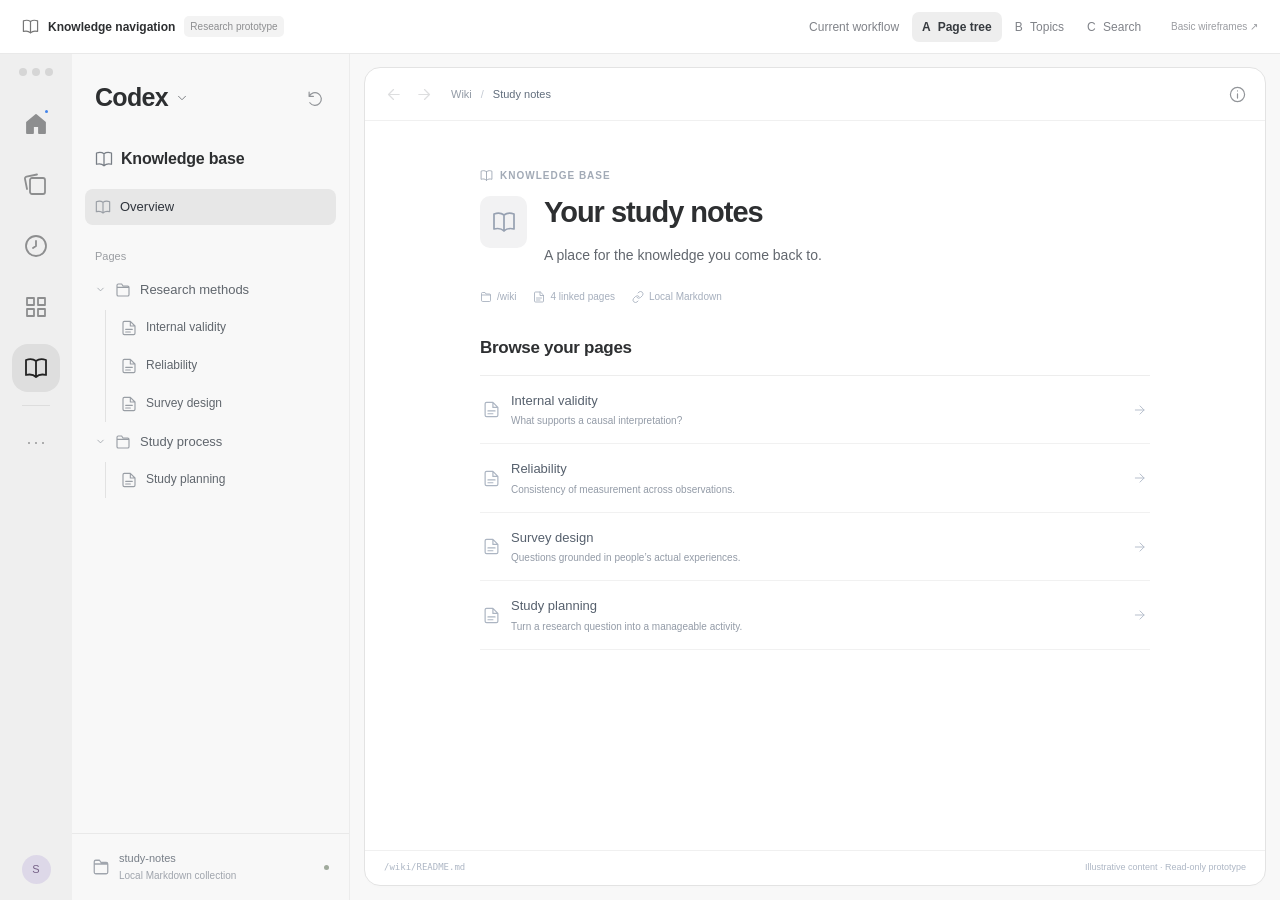
==== index.html @ 8d7864c2 "Add knowledge navigation research prototype" ====
<!doctype html>
<html lang="en"><head><meta charset="utf-8"><meta name="viewport" content="width=device-width,initial-scale=1"><meta name="description" content="Independent HCI prototype for navigating a Markdown knowledge base in Codex. Illustrative notes only."><title>Knowledge navigation · Codex prototype</title><link rel="stylesheet" href="assets/style.css"><script src="assets/app.js" defer></script></head>
<body>
<header class="studybar"><div class="brand"><span data-icon="book"></span><b>Knowledge navigation</b><small>Research prototype</small></div><nav class="concepts" aria-label="Design alternatives"><a href="?mode=current" data-mode="current">Current workflow</a><a href="?mode=A" data-mode="A">A <span>Page tree</span></a><a href="?mode=B" data-mode="B">B <span>Topics</span></a><a href="?mode=C" data-mode="C">C <span>Search</span></a></nav><a href="basic.html" class="basic-link">Basic wireframes ↗</a></header>
<div class="shell">
<aside class="rail" aria-label="Application navigation"><div class="window-dots" aria-hidden="true"><i></i><i></i><i></i></div><div class="rail-main"><button class="rail-button" data-surface="Home" aria-label="Home" title="Home"><span data-icon="home"></span><i class="notification-dot"></i></button><button class="rail-button" data-surface="Spaces" aria-label="Spaces" title="Spaces"><span data-icon="spaces"></span></button><button class="rail-button" data-surface="Tasks" aria-label="Tasks" title="Tasks"><span data-icon="clock"></span></button><button class="rail-button" data-surface="Plugins" aria-label="Plugins" title="Plugins"><span data-icon="plugins"></span></button><button class="rail-button active" id="wiki" aria-label="Wiki" title="Wiki"><span data-icon="book"></span></button><div class="rail-line"></div><button class="rail-button" data-about aria-label="About the prototype" title="About the prototype"><span data-icon="more"></span></button></div><button class="avatar" data-about aria-label="About the prototype">S</button></aside>
<aside class="sidebar"><div class="sidebar-heading"><span class="wordmark">Codex <span data-icon="down"></span></span><button class="icon-button" id="reset" aria-label="Reset prototype" title="Reset prototype"><span data-icon="reset"></span></button></div><nav id="sidebar-content" class="sidebar-content" aria-label="Page navigation"></nav><footer class="sidebar-footer"><span data-icon="folder"></span><div><strong>study-notes</strong><small>Local Markdown collection</small></div><i></i></footer></aside>
<main class="workspace"><section class="document-panel"><header class="toolbar"><div class="history"><button class="icon-button" id="back" aria-label="Back to previous page" title="Back"><span data-icon="left"></span></button><button class="icon-button" id="forward" aria-label="Forward to next page" title="Forward"><span data-icon="right"></span></button></div><div id="breadcrumbs" class="breadcrumbs"></div><button id="toggle-nav" class="icon-button mobile-toggle" aria-label="Toggle page navigation"><span data-icon="panel"></span></button><button class="icon-button" id="page-info" aria-label="About this page" title="About this page"><span data-icon="info"></span></button></header><div id="visit-trail" class="visit-trail" hidden></div><div id="document-scroll" class="document-scroll"><article id="page" class="page-content"></article></div><footer class="document-footer"><span id="file-path">/wiki/README.md</span><span>Illustrative content · Read-only prototype</span></footer></section></main>
</div>
<div class="toast" id="toast" role="status" hidden></div>
<dialog id="about-dialog"><button class="icon-button close-dialog" id="close-dialog" aria-label="Close information"><span data-icon="close"></span></button><span class="dialog-mark" data-icon="book"></span><h2>Knowledge navigation</h2><p>An independent CS6750 research prototype. The surrounding application style is recreated from the supplied Codex screenshot.</p><p>The Wiki entry is a proposed design. “Current workflow” reconstructs the author's reported chat-and-file workflow; it is not a verified capture of the product.</p><p>All notes are illustrative. This site has no connection to your local files, Codex account, or an AI service. It collects no survey responses.</p><button class="primary" id="dismiss-dialog">Back to prototype</button></dialog>
</body></html>
---- assets/style.css ----
:root{color-scheme:light;--text:#2d2f31;--muted:#96999e;--rail:#efefef;--sidebar:#f8f8f8;--hover:#ededed;--selected:#e7e7e7;--line:#e9e9e9;--rail-width:72px;--sidebar-width:278px}*{box-sizing:border-box}body{margin:0;background:var(--sidebar);color:var(--text);font:14px/1.5 -apple-system,BlinkMacSystemFont,"Segoe UI",sans-serif;-webkit-font-smoothing:antialiased}button,input,a{font:inherit}button{border:0;background:transparent;color:inherit;cursor:pointer}a{color:inherit;text-decoration:none}button:focus-visible,a:focus-visible,input:focus-visible{outline:2px solid #8195b9;outline-offset:3px}button:disabled{opacity:.3;cursor:default}[hidden]{display:none!important}svg{display:block;width:20px;height:20px;stroke:currentColor;stroke-width:1.7;fill:none;stroke-linecap:round;stroke-linejoin:round}.icon-button{display:inline-flex;align-items:center;justify-content:center;width:30px;height:30px;flex-shrink:0;border-radius:7px;color:#929599}.icon-button svg{width:17px;height:17px}.icon-button:hover:not(:disabled){background:var(--hover);color:#444}.studybar{height:54px;display:flex;align-items:center;gap:20px;padding:0 22px;background:#fff;border-bottom:1px solid var(--line)}.brand{display:flex;align-items:center;gap:9px;white-space:nowrap;font-size:12px}.brand svg{width:17px;height:17px;color:#777}.brand small{font-size:10px;background:#f3f3f3;color:#8d8e90;border-radius:5px;padding:3px 6px;font-weight:400}.concepts{display:flex;gap:3px;margin-left:auto}.concepts a{font-size:12px;padding:6px 10px;color:#808389;border-radius:7px;white-space:nowrap}.concepts a span{margin-left:4px}.concepts a:hover{background:#f2f2f2}.concepts a.active{color:#363a3f;background:#eee;font-weight:600}.basic-link{font-size:10px;color:#9a9ca1;white-space:nowrap}.basic-link:hover{color:#555}.shell{display:grid;grid-template-columns:var(--rail-width) var(--sidebar-width) minmax(0,1fr);height:calc(100dvh - 54px);min-height:640px}.rail{background:var(--rail);display:flex;align-items:center;flex-direction:column;padding:12px 0 16px}.window-dots{display:flex;gap:5px;height:34px;padding-top:2px}.window-dots i{width:8px;height:8px;border-radius:50%;background:#d6d6d6}.rail-main{display:flex;flex-direction:column;align-items:center;gap:13px;width:100%}.rail-button{width:48px;height:48px;display:flex;align-items:center;justify-content:center;position:relative;border-radius:16px;color:#8d8e8f}.rail-button svg{width:24px;height:24px;stroke-width:1.8}.rail-button:hover{background:#e5e5e5;color:#555}.rail-button.active{background:#dedede;color:#222}.rail-button[data-surface=Home] svg{fill:currentColor}.notification-dot{position:absolute;top:8px;right:10px;width:7px;height:7px;border:2px solid var(--rail);border-radius:50%;background:#4384eb}.rail-line{height:1px;width:28px;background:#ddd}.avatar{margin-top:auto;border-radius:50%;width:29px;height:29px;background:#ddd8e8;color:#776288;font-size:11px}.sidebar{display:flex;flex-direction:column;min-width:0;border-right:1px solid #ececec;overflow:hidden}.sidebar-heading{display:flex;align-items:center;justify-content:space-between;height:78px;flex-shrink:0;padding:10px 19px 0 23px}.wordmark{display:flex;align-items:center;gap:7px;font-size:25px;letter-spacing:-.7px;font-weight:600}.wordmark svg{width:14px;height:14px;color:#7d8084}.sidebar-content{flex:1;overflow:auto;padding:12px 13px 20px}.sidebar-title{display:flex;align-items:center;gap:8px;padding:3px 10px 16px;font-size:16px;font-weight:600;letter-spacing:-.2px}.sidebar-title svg{width:18px;height:18px;color:#787e86}.section-label{font-size:11px;color:#9a9da2;font-weight:500;margin:23px 0 7px;padding:0 10px}.nav-row{display:flex;align-items:center;gap:9px;text-align:left;width:100%;min-height:36px;padding:8px 10px;margin:2px 0;border-radius:8px;font-size:13px;line-height:1.35;color:#60666d}.nav-row>span:last-child{overflow:hidden;text-overflow:ellipsis;white-space:nowrap}.nav-row svg{width:16px;height:16px;color:#999ea5;flex-shrink:0}.nav-row:hover{background:var(--hover)}.nav-row.selected{background:var(--selected);color:#2f343c}.folder-row{font-weight:500}.folder-row .disclosure svg{width:11px;height:11px}.page-tree{margin-left:20px;padding-left:4px;border-left:1px solid #e2e2e2}.page-tree .nav-row{font-size:12px;padding-left:11px}.sidebar-footer{display:flex;align-items:center;gap:9px;padding:16px 20px;border-top:1px solid var(--line);flex-shrink:0;color:#a0a5ad}.sidebar-footer>span svg{width:18px;height:18px}.sidebar-footer div{display:flex;flex-direction:column;line-height:1.6}.sidebar-footer strong{font-size:11px;font-weight:500;color:#787f88}.sidebar-footer small{font-size:10px}.sidebar-footer i{width:5px;height:5px;border-radius:50%;background:#a0aa9c;margin-left:auto}.sidebar-note,.nav-empty{font-size:11px;color:#a0a5ad;padding:0 10px;line-height:1.8}.search-field{display:flex;align-items:center;gap:8px;background:#fff;border:1px solid #e2e2e2;border-radius:9px;padding:8px 10px;margin:0 7px 17px;color:#a1a6ad}.search-field svg{width:15px;height:15px}.search-field input{border:0;background:transparent;outline:0;min-width:0;width:100%;font-size:12px;color:#565e69}.search-field input::placeholder{color:#aaaeb4}.search-field:focus-within{border-color:#aab7cc;box-shadow:0 0 0 2px #e8edf5}.search-field input:focus-visible{outline:none}.search-field button{padding:0;color:#a3a8b0}.search-field button svg{width:12px;height:12px}.topic-link{display:flex;align-items:center;gap:10px;width:100%;padding:10px;border-radius:8px;text-align:left}.topic-link:hover{background:var(--hover)}.topic-symbol{display:flex;align-items:center;justify-content:center;width:28px;height:28px;border-radius:7px;background:#eaecef;color:#7a8597;font-size:12px;flex-shrink:0}.topic-link strong{display:block;font-size:12px;font-weight:500;color:#656f7d}.topic-link small{font-size:10px;color:#a2a8b1}.topic-link>span:last-child{font-size:11px;color:#aaa;margin-left:auto}.topic-pills{display:flex;flex-wrap:wrap;gap:5px;padding:0 8px 10px}.topic-pills button{background:#eee;color:#8c939e;font-size:10px;padding:4px 7px;border-radius:5px}.topic-pills button:hover,.topic-pills button.active{background:#dfe2e6;color:#586576}.current-row{font-size:14px}.dot-mark{display:flex;align-items:center;justify-content:center;width:21px;height:21px;border-radius:7px;background:#d8bcde;color:#694475;flex-shrink:0}
.workspace{min-width:0;min-height:0;padding:13px 14px 14px}.document-panel{height:100%;display:flex;flex-direction:column;overflow:hidden;border:1px solid #e3e3e3;border-radius:16px;background:#fff;box-shadow:0 2px 5px #00000002}.toolbar{display:flex;align-items:center;gap:12px;height:53px;flex-shrink:0;padding:0 13px;border-bottom:1px solid #f0f0f0}.history{display:flex;gap:1px}.breadcrumbs{display:flex;align-items:center;gap:9px;color:#a3a9b2;font-size:11px;flex:1;overflow:hidden;white-space:nowrap}.breadcrumbs button{padding:0;font-size:11px;color:#939ba6}.breadcrumbs button:hover{color:#333}.breadcrumbs .current-crumb{color:#616d7c;overflow:hidden;text-overflow:ellipsis}.crumb-separator{color:#c4cad3}.document-scroll{flex:1;overflow:auto;scroll-behavior:smooth}.page-content{max-width:770px;margin:0 auto;padding:47px 50px 65px}.page-eyebrow{font-size:10px;letter-spacing:1px;text-transform:uppercase;color:#a2aab6;font-weight:600;display:flex;align-items:center;gap:7px;margin-bottom:11px}.page-eyebrow svg{width:13px;height:13px}.page-content h1{font-size:31px;font-weight:600;letter-spacing:-1px;line-height:1.25;margin:0 0 11px}.page-description{font-size:13px;line-height:1.7;color:#98a0ac;margin:0 0 29px}.page-content h2{font-size:17px;letter-spacing:-.3px;font-weight:600;margin:29px 0 10px}.page-content p{font-size:14px;line-height:1.8;color:#747f8e;margin:13px 0}.page-content p.lead{font-size:15px;color:#7e8b9d}.page-meta{display:flex;align-items:center;gap:9px;font-size:10px;color:#a6aeb9;margin:15px 0 29px}.meta-dot{color:#ccd1d9}.file-name{font-family:ui-monospace,SFMono-Regular,Menlo,monospace;letter-spacing:-.3px}.inline-link{color:#667fa6;border-bottom:1px solid #dce4f1}.inline-link:hover{background:#f5f7fb;color:#3f608f}.quote-block{border-left:2px solid #dce1e9;padding:1px 18px;margin:23px 0;font-size:13px;color:#8391a5}.related-block{margin-top:36px;padding-top:20px;border-top:1px solid #ededed}.related-block h2{font-size:12px;color:#96a2b3;font-weight:500;margin:0 0 8px}.related-link,.page-list-row{display:flex;align-items:center;gap:11px;width:100%;padding:12px 6px;border-radius:8px}.related-link:hover,.page-list-row:hover{background:#f8f8f8}.file-icon{color:#acb5c2;flex-shrink:0}.file-icon svg{width:17px;height:17px}.related-link strong,.page-list-row strong{font-size:13px;font-weight:500;color:#616f82;display:block}.related-link small,.page-list-row small{font-size:10px;color:#a1acbc;display:block;margin-top:3px}.link-arrow{margin-left:auto;color:#b7bfcc;flex-shrink:0}.link-arrow svg{width:14px;height:14px}.page-list{border-top:1px solid #ededed;margin-top:14px}.page-list-row{padding:15px 3px;border-bottom:1px solid #f1f1f1;border-radius:0}.landing-heading{display:flex;align-items:flex-start;gap:17px}.book-cover{background:#f2f2f3;color:#97a1b1;display:flex;align-items:center;justify-content:center;width:47px;height:52px;border-radius:10px;flex-shrink:0;margin-top:2px}.book-cover svg{width:24px;height:24px}.landing-heading h1{font-size:29px}.landing-heading .page-description{margin-bottom:0}.collection-info{display:flex;gap:17px;color:#a6afbd;font-size:10px;margin:21px 0 31px}.collection-info span{display:flex;align-items:center;gap:5px}.collection-info svg{width:12px;height:12px}.topic-card{padding:15px;border:1px solid #e8eaed;border-radius:10px;margin:12px 0 19px}.topic-card h2{margin:0 0 2px;font-size:14px}.topic-card>p{font-size:11px;color:#a5b0c0;margin:0 0 8px}.visit-trail{display:flex;align-items:center;gap:7px;overflow:auto;white-space:nowrap;padding:9px 22px;border-bottom:1px solid #f1f1f1;font-size:10px;color:#a7b1c0}.visit-trail button{padding:0;font-size:10px;color:#99a6b8}.visit-trail .trail-current{color:#60738e}.document-footer{display:flex;align-items:center;justify-content:space-between;gap:12px;height:35px;flex-shrink:0;padding:0 19px;border-top:1px solid #f0f0f0;font-size:9px;color:#aeb7c5}.document-footer>span:first-child{font-family:ui-monospace,SFMono-Regular,Menlo,monospace;overflow:hidden;text-overflow:ellipsis;white-space:nowrap}.mobile-toggle{display:none}.back-inline{display:inline-flex;align-items:center;gap:6px;color:#9aa8bc;font-size:11px;padding:5px 0;margin-top:20px}.back-inline svg{width:13px;height:13px}.back-inline:hover{color:#526780}.chat-content{max-width:710px;margin:0 auto;padding:45px 38px}.chat-prompt{background:#f1f1f1;color:#758194;border-radius:17px 17px 4px 17px;padding:13px 17px;max-width:460px;margin:0 0 32px auto;font-size:13px}.chat-response{font-size:14px;color:#7f8ca1;line-height:1.8}.chat-response>p{margin:13px 0}.file-card{display:flex;align-items:center;gap:13px;border:1px solid #e7e7e7;border-radius:11px;width:100%;max-width:400px;text-align:left;padding:14px 15px;margin:16px 0;background:#fff}.file-card:hover{background:#f9f9f9;border-color:#cbd2db}.file-card strong{display:block;font-size:12px;font-weight:500;color:#62748e}.file-card small{display:block;font-size:10px;color:#acb6c7;margin-top:3px}.reconstruction-note{font-size:10px;color:#b1bccd;border-top:1px solid #efefef;padding-top:15px;margin-top:35px}.chat-bottom{display:flex;align-items:center;justify-content:space-between;color:#b3bfd1;font-size:12px;border:1px solid #e8e8e8;border-radius:17px;padding:15px 16px;margin:25px 0}.chat-bottom svg{width:18px;height:18px}.file-browser-label{font-size:10px;color:#a7b5c9;margin-top:22px}.toast{position:fixed;bottom:35px;left:50%;transform:translateX(-50%);max-width:450px;padding:12px 18px;border-radius:11px;background:#34383eef;color:#fff;font-size:12px;box-shadow:0 6px 20px #0002;z-index:20}dialog{max-width:440px;border:1px solid #e5e5e5;border-radius:20px;padding:34px;color:var(--text);box-shadow:0 16px 70px #0002}dialog::backdrop{background:#0003;backdrop-filter:blur(2px)}dialog h2{font-size:23px;letter-spacing:-.6px;margin:14px 0}dialog p{font-size:13px;line-height:1.8;color:#909eB2}.dialog-mark svg{width:29px;height:29px;color:#8598b3}.close-dialog{position:absolute;top:12px;right:12px}.primary{background:#34383e;color:#fff;padding:10px 15px;border-radius:8px;font-size:12px}.primary:hover{background:#505866}.study-only .studybar{display:none}.study-only .shell{height:100dvh}.current-mode #wiki{display:none}.current-mode .rail-button[data-surface=Home]{background:#dedede;color:#222}
/* Match the neutral reading palette of the surrounding application. */
.page-content p{color:#62676e}.page-content p.lead{color:#707780}.page-description{color:#8b9098}.related-link strong,.page-list-row strong{color:#56606d}.related-link small,.page-list-row small{color:#939ba7}.page-meta{color:#969eaa}.quote-block{color:#7b8696}.chat-response{color:#6e7785}.chat-prompt{color:#626c7b}
@media(min-width:1500px){:root{--sidebar-width:300px}.page-content{padding-top:65px}}
@media(max-width:1050px){:root{--rail-width:64px;--sidebar-width:240px}.brand b,.brand small{display:none}.studybar{gap:12px;padding:0 15px}.concepts a{padding:6px 8px}.page-content{padding:38px 32px 50px}.wordmark{font-size:23px}.sidebar-heading{padding-left:20px}.document-footer{padding:0 12px}.document-footer>span:last-child{font-size:8px}.breadcrumbs{gap:6px}}
@media(max-width:740px){:root{--rail-width:54px;--sidebar-width:205px}.studybar{height:49px;padding:7px 10px;gap:7px}.brand{display:none}.concepts{margin-left:0;gap:1px}.concepts a{font-size:10px;padding:5px 7px}.basic-link{margin-left:auto;font-size:9px}.shell{height:calc(100dvh - 49px);min-height:560px}.window-dots{display:none}.rail{padding-top:22px}.rail-button{width:39px;height:39px;border-radius:13px}.rail-button svg{width:21px;height:21px}.sidebar-heading{height:65px;padding:0 12px 0 16px}.wordmark{font-size:22px}.sidebar-content{padding:12px 7px}.sidebar-title{padding-left:8px;font-size:14px}.nav-row{font-size:12px;padding:8px}.page-tree{margin-left:11px}.page-tree .nav-row{font-size:11px}.sidebar-footer{padding:15px 12px;gap:7px}.workspace{padding:8px 8px 8px 0}.document-panel{border-radius:12px}.toolbar{padding:0 8px;gap:5px;height:47px}.breadcrumbs,.breadcrumbs button{font-size:10px}.page-content{padding:30px 24px 45px}.page-content h1{font-size:27px}.landing-heading{gap:12px}.landing-heading h1{font-size:24px}.book-cover{width:35px;height:42px}.page-content p{font-size:13px}.page-description{font-size:12px}.document-footer>span:last-child{display:none}.collection-info{flex-wrap:wrap;gap:8px 15px}.chat-content{padding:32px 24px}.visit-trail{padding:8px 14px}}
@media(max-width:570px){.shell{grid-template-columns:54px minmax(0,1fr)}.sidebar{display:none}.nav-open .sidebar{display:flex;position:fixed;top:49px;bottom:0;left:54px;width:235px;z-index:5;border-right:1px solid #ddd;box-shadow:10px 0 35px #0001}.nav-open.study-only .sidebar{top:0}.mobile-toggle{display:inline-flex}.workspace{padding-left:5px}.page-content{padding:29px 23px 40px}.toolbar{gap:4px}.breadcrumbs .crumb-folder,.breadcrumbs .folder-separator{display:none}.history .icon-button{width:25px}.document-footer{font-size:8px}.concepts a span{display:none}.concepts a{padding:6px 9px}.page-meta{flex-wrap:wrap;gap:5px}.chat-content{padding:27px 20px}.chat-prompt{font-size:12px}.file-card{padding:11px}.toast{width:340px;max-width:calc(100% - 30px)}.collection-info{font-size:9px}}
@media(prefers-reduced-motion:reduce){.document-scroll{scroll-behavior:auto}}
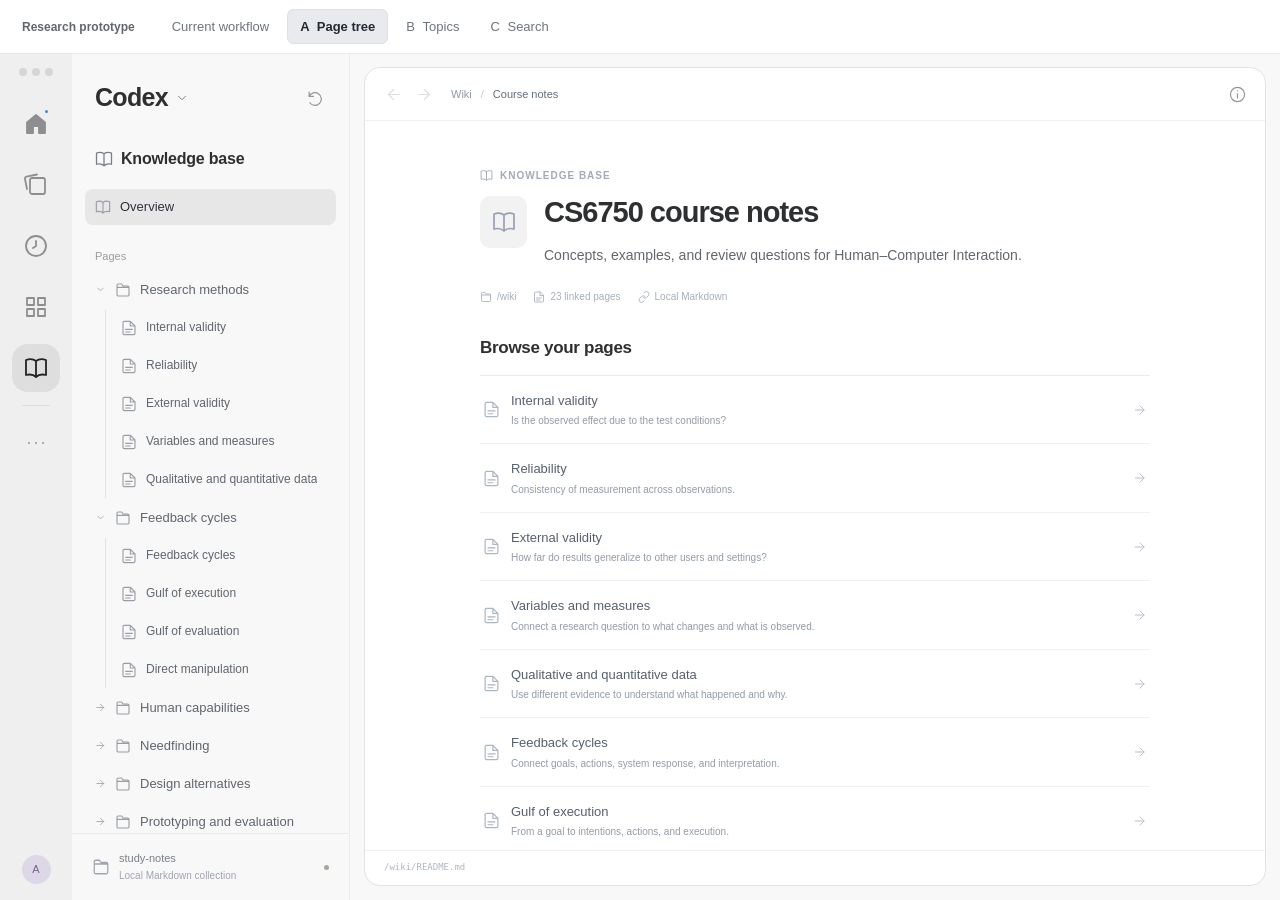
==== commit f46ffb44: "Refine navigation and add linked HCI course notes" ====
--- a/index.html
+++ b/index.html
@@ -1,12 +1,12 @@
 <!doctype html>
-<html lang="en"><head><meta charset="utf-8"><meta name="viewport" content="width=device-width,initial-scale=1"><meta name="description" content="Independent HCI prototype for navigating a Markdown knowledge base in Codex. Illustrative notes only."><title>Knowledge navigation · Codex prototype</title><link rel="stylesheet" href="assets/style.css"><script src="assets/app.js" defer></script></head>
+<html lang="en"><head><meta charset="utf-8"><meta name="viewport" content="width=device-width,initial-scale=1"><meta name="description" content="CS6750 Individual Project: design alternatives for navigating linked course notes."><title>Research prototype</title><link rel="stylesheet" href="assets/style.css?v=20261019"><script src="assets/content.js?v=20261019" defer></script><script src="assets/app.js?v=20261019" defer></script></head>
 <body>
-<header class="studybar"><div class="brand"><span data-icon="book"></span><b>Knowledge navigation</b><small>Research prototype</small></div><nav class="concepts" aria-label="Design alternatives"><a href="?mode=current" data-mode="current">Current workflow</a><a href="?mode=A" data-mode="A">A <span>Page tree</span></a><a href="?mode=B" data-mode="B">B <span>Topics</span></a><a href="?mode=C" data-mode="C">C <span>Search</span></a></nav><a href="basic.html" class="basic-link">Basic wireframes ↗</a></header>
+<header class="studybar"><div class="brand"><b>Research prototype</b></div><nav class="concepts" aria-label="Design alternatives"><a href="?mode=current" data-mode="current">Current workflow</a><a href="?mode=A" data-mode="A">A <span>Page tree</span></a><a href="?mode=B" data-mode="B">B <span>Topics</span></a><a href="?mode=C" data-mode="C">C <span>Search</span></a></nav></header>
 <div class="shell">
-<aside class="rail" aria-label="Application navigation"><div class="window-dots" aria-hidden="true"><i></i><i></i><i></i></div><div class="rail-main"><button class="rail-button" data-surface="Home" aria-label="Home" title="Home"><span data-icon="home"></span><i class="notification-dot"></i></button><button class="rail-button" data-surface="Spaces" aria-label="Spaces" title="Spaces"><span data-icon="spaces"></span></button><button class="rail-button" data-surface="Tasks" aria-label="Tasks" title="Tasks"><span data-icon="clock"></span></button><button class="rail-button" data-surface="Plugins" aria-label="Plugins" title="Plugins"><span data-icon="plugins"></span></button><button class="rail-button active" id="wiki" aria-label="Wiki" title="Wiki"><span data-icon="book"></span></button><div class="rail-line"></div><button class="rail-button" data-about aria-label="About the prototype" title="About the prototype"><span data-icon="more"></span></button></div><button class="avatar" data-about aria-label="About the prototype">S</button></aside>
+<aside class="rail" aria-label="Application navigation"><div class="window-dots" aria-hidden="true"><i></i><i></i><i></i></div><div class="rail-main"><button class="rail-button" data-surface="Home" aria-label="Home" title="Home"><span data-icon="home"></span><i class="notification-dot"></i></button><button class="rail-button" data-surface="Spaces" aria-label="Spaces" title="Spaces"><span data-icon="spaces"></span></button><button class="rail-button" data-surface="Tasks" aria-label="Tasks" title="Tasks"><span data-icon="clock"></span></button><button class="rail-button" data-surface="Plugins" aria-label="Plugins" title="Plugins"><span data-icon="plugins"></span></button><button class="rail-button active" id="wiki" aria-label="Wiki" title="Wiki"><span data-icon="book"></span></button><div class="rail-line"></div><button class="rail-button" data-about aria-label="About the prototype" title="About the prototype"><span data-icon="more"></span></button></div><button class="avatar" data-about aria-label="About the prototype">A</button></aside>
 <aside class="sidebar"><div class="sidebar-heading"><span class="wordmark">Codex <span data-icon="down"></span></span><button class="icon-button" id="reset" aria-label="Reset prototype" title="Reset prototype"><span data-icon="reset"></span></button></div><nav id="sidebar-content" class="sidebar-content" aria-label="Page navigation"></nav><footer class="sidebar-footer"><span data-icon="folder"></span><div><strong>study-notes</strong><small>Local Markdown collection</small></div><i></i></footer></aside>
-<main class="workspace"><section class="document-panel"><header class="toolbar"><div class="history"><button class="icon-button" id="back" aria-label="Back to previous page" title="Back"><span data-icon="left"></span></button><button class="icon-button" id="forward" aria-label="Forward to next page" title="Forward"><span data-icon="right"></span></button></div><div id="breadcrumbs" class="breadcrumbs"></div><button id="toggle-nav" class="icon-button mobile-toggle" aria-label="Toggle page navigation"><span data-icon="panel"></span></button><button class="icon-button" id="page-info" aria-label="About this page" title="About this page"><span data-icon="info"></span></button></header><div id="visit-trail" class="visit-trail" hidden></div><div id="document-scroll" class="document-scroll"><article id="page" class="page-content"></article></div><footer class="document-footer"><span id="file-path">/wiki/README.md</span><span>Illustrative content · Read-only prototype</span></footer></section></main>
+<main class="workspace"><section class="document-panel"><header class="toolbar"><div class="history"><button class="icon-button" id="back" aria-label="Back to previous page" title="Back"><span data-icon="left"></span></button><button class="icon-button" id="forward" aria-label="Forward to next page" title="Forward"><span data-icon="right"></span></button></div><div id="breadcrumbs" class="breadcrumbs"></div><button id="toggle-nav" class="icon-button mobile-toggle" aria-label="Toggle page navigation"><span data-icon="panel"></span></button><button class="icon-button" id="page-info" aria-label="About this page" title="About this page"><span data-icon="info"></span></button></header><div id="visit-trail" class="visit-trail" hidden></div><div id="document-scroll" class="document-scroll"><article id="page" class="page-content"></article></div><footer class="document-footer"><span id="file-path">/wiki/README.md</span></footer></section></main>
 </div>
 <div class="toast" id="toast" role="status" hidden></div>
-<dialog id="about-dialog"><button class="icon-button close-dialog" id="close-dialog" aria-label="Close information"><span data-icon="close"></span></button><span class="dialog-mark" data-icon="book"></span><h2>Knowledge navigation</h2><p>An independent CS6750 research prototype. The surrounding application style is recreated from the supplied Codex screenshot.</p><p>The Wiki entry is a proposed design. “Current workflow” reconstructs the author's reported chat-and-file workflow; it is not a verified capture of the product.</p><p>All notes are illustrative. This site has no connection to your local files, Codex account, or an AI service. It collects no survey responses.</p><button class="primary" id="dismiss-dialog">Back to prototype</button></dialog>
+<dialog id="about-dialog"><button class="icon-button close-dialog" id="close-dialog" aria-label="Close information"><span data-icon="close"></span></button><h2>Research prototype</h2><p>CS6750 Individual Project. Three design alternatives for finding a course note, following related pages, and returning.</p><p>Needfinding → Design alternatives → Prototyping → Evaluation</p><p>Course notes summarize the saved lectures and readings. “Current workflow” represents the author's chat-and-file workflow.</p><button class="primary" id="dismiss-dialog">Return to prototype</button></dialog>
 </body></html>
--- a/assets/style.css
+++ b/assets/style.css
@@ -7,3 +7,6 @@
 @media(max-width:740px){:root{--rail-width:54px;--sidebar-width:205px}.studybar{height:49px;padding:7px 10px;gap:7px}.brand{display:none}.concepts{margin-left:0;gap:1px}.concepts a{font-size:10px;padding:5px 7px}.basic-link{margin-left:auto;font-size:9px}.shell{height:calc(100dvh - 49px);min-height:560px}.window-dots{display:none}.rail{padding-top:22px}.rail-button{width:39px;height:39px;border-radius:13px}.rail-button svg{width:21px;height:21px}.sidebar-heading{height:65px;padding:0 12px 0 16px}.wordmark{font-size:22px}.sidebar-content{padding:12px 7px}.sidebar-title{padding-left:8px;font-size:14px}.nav-row{font-size:12px;padding:8px}.page-tree{margin-left:11px}.page-tree .nav-row{font-size:11px}.sidebar-footer{padding:15px 12px;gap:7px}.workspace{padding:8px 8px 8px 0}.document-panel{border-radius:12px}.toolbar{padding:0 8px;gap:5px;height:47px}.breadcrumbs,.breadcrumbs button{font-size:10px}.page-content{padding:30px 24px 45px}.page-content h1{font-size:27px}.landing-heading{gap:12px}.landing-heading h1{font-size:24px}.book-cover{width:35px;height:42px}.page-content p{font-size:13px}.page-description{font-size:12px}.document-footer>span:last-child{display:none}.collection-info{flex-wrap:wrap;gap:8px 15px}.chat-content{padding:32px 24px}.visit-trail{padding:8px 14px}}
 @media(max-width:570px){.shell{grid-template-columns:54px minmax(0,1fr)}.sidebar{display:none}.nav-open .sidebar{display:flex;position:fixed;top:49px;bottom:0;left:54px;width:235px;z-index:5;border-right:1px solid #ddd;box-shadow:10px 0 35px #0001}.nav-open.study-only .sidebar{top:0}.mobile-toggle{display:inline-flex}.workspace{padding-left:5px}.page-content{padding:29px 23px 40px}.toolbar{gap:4px}.breadcrumbs .crumb-folder,.breadcrumbs .folder-separator{display:none}.history .icon-button{width:25px}.document-footer{font-size:8px}.concepts a span{display:none}.concepts a{padding:6px 9px}.page-meta{flex-wrap:wrap;gap:5px}.chat-content{padding:27px 20px}.chat-prompt{font-size:12px}.file-card{padding:11px}.toast{width:340px;max-width:calc(100% - 30px)}.collection-info{font-size:9px}}
 @media(prefers-reduced-motion:reduce){.document-scroll{scroll-behavior:auto}}
+.studybar{gap:24px}.brand b{display:block;font-size:12px;font-weight:600;color:#63676d}.concepts{margin-left:0;gap:5px}.concepts a{font-size:13px;color:#6f747c;font-weight:500;padding:8px 13px}.concepts a.active{color:#242930;background:#e8eaed;box-shadow:inset 0 0 0 1px #dde0e5}.brand{display:flex}.source-note{margin-top:28px!important;padding-top:14px;border-top:1px solid #eee;font-size:10px!important;line-height:1.7!important;color:#939ba7!important}.page-content h2+p{margin-top:8px}.app-home-mode .rail-button[data-surface=Home]{background:#dedede;color:#222}.app-home-mode .notification-dot{border-color:#dedede}
+@media(max-width:740px){.studybar{gap:10px}.brand{display:flex}.brand b{display:block;font-size:11px}.concepts{gap:2px}.concepts a{font-size:11px;padding:6px 8px}}
+@media(max-width:570px){.studybar{gap:8px;padding:7px 10px}.brand b{font-size:10px}.concepts a{font-size:10px;padding:6px 7px}.concepts a span{display:none}}
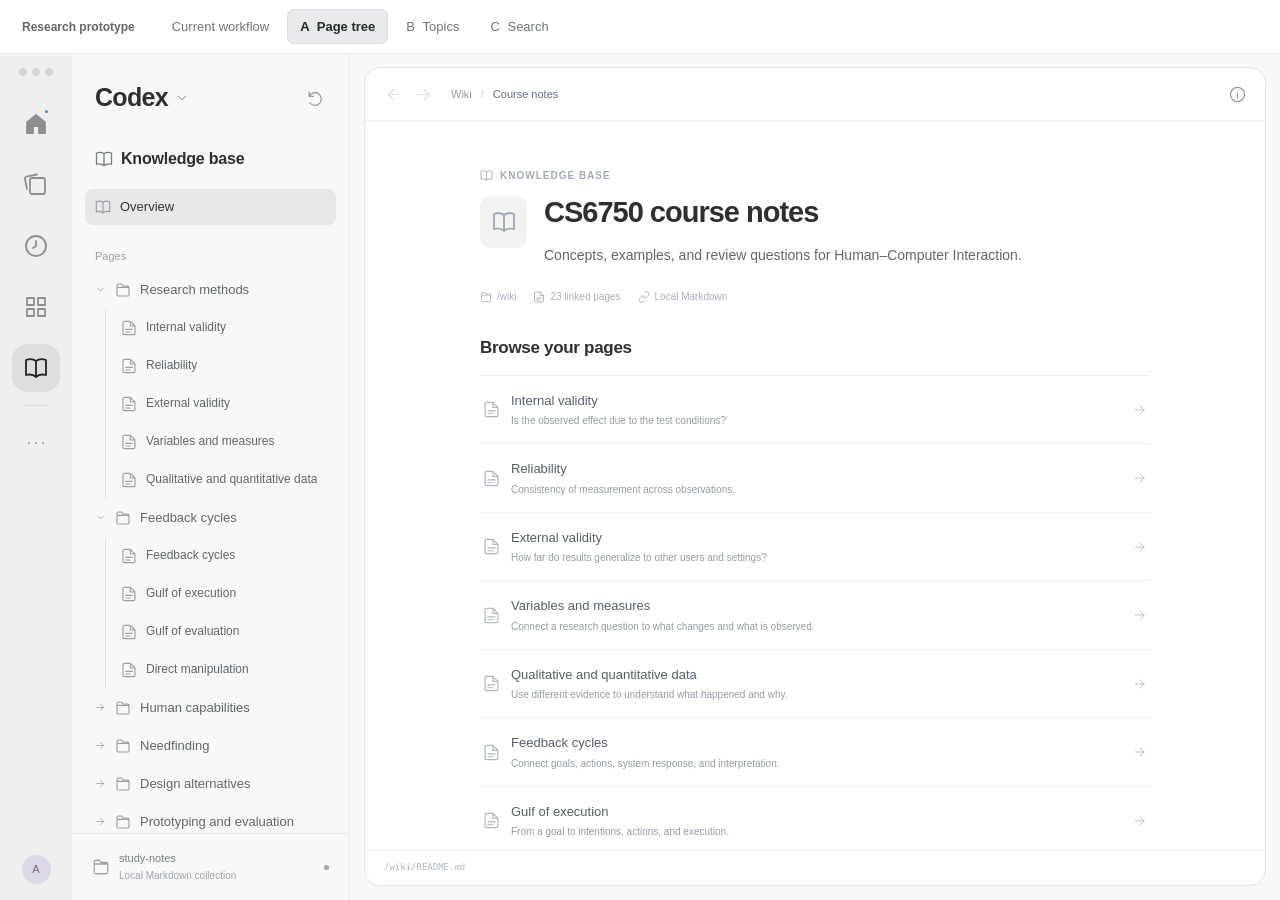
==== commit 9faf75ec: "Correct current workflow to show sessions and file preview" ====
--- a/index.html
+++ b/index.html
@@ -1,11 +1,11 @@
 <!doctype html>
-<html lang="en"><head><meta charset="utf-8"><meta name="viewport" content="width=device-width,initial-scale=1"><meta name="description" content="CS6750 Individual Project: design alternatives for navigating linked course notes."><title>Research prototype</title><link rel="stylesheet" href="assets/style.css?v=20261019"><script src="assets/content.js?v=20261019" defer></script><script src="assets/app.js?v=20261019" defer></script></head>
+<html lang="en"><head><meta charset="utf-8"><meta name="viewport" content="width=device-width,initial-scale=1"><meta name="description" content="CS6750 Individual Project: design alternatives for navigating linked course notes."><title>Research prototype</title><link rel="stylesheet" href="assets/style.css?v=20261019-baseline2"><script src="assets/content.js?v=20261019-baseline2" defer></script><script src="assets/app.js?v=20261019-baseline2" defer></script></head>
 <body>
 <header class="studybar"><div class="brand"><b>Research prototype</b></div><nav class="concepts" aria-label="Design alternatives"><a href="?mode=current" data-mode="current">Current workflow</a><a href="?mode=A" data-mode="A">A <span>Page tree</span></a><a href="?mode=B" data-mode="B">B <span>Topics</span></a><a href="?mode=C" data-mode="C">C <span>Search</span></a></nav></header>
 <div class="shell">
 <aside class="rail" aria-label="Application navigation"><div class="window-dots" aria-hidden="true"><i></i><i></i><i></i></div><div class="rail-main"><button class="rail-button" data-surface="Home" aria-label="Home" title="Home"><span data-icon="home"></span><i class="notification-dot"></i></button><button class="rail-button" data-surface="Spaces" aria-label="Spaces" title="Spaces"><span data-icon="spaces"></span></button><button class="rail-button" data-surface="Tasks" aria-label="Tasks" title="Tasks"><span data-icon="clock"></span></button><button class="rail-button" data-surface="Plugins" aria-label="Plugins" title="Plugins"><span data-icon="plugins"></span></button><button class="rail-button active" id="wiki" aria-label="Wiki" title="Wiki"><span data-icon="book"></span></button><div class="rail-line"></div><button class="rail-button" data-about aria-label="About the prototype" title="About the prototype"><span data-icon="more"></span></button></div><button class="avatar" data-about aria-label="About the prototype">A</button></aside>
 <aside class="sidebar"><div class="sidebar-heading"><span class="wordmark">Codex <span data-icon="down"></span></span><button class="icon-button" id="reset" aria-label="Reset prototype" title="Reset prototype"><span data-icon="reset"></span></button></div><nav id="sidebar-content" class="sidebar-content" aria-label="Page navigation"></nav><footer class="sidebar-footer"><span data-icon="folder"></span><div><strong>study-notes</strong><small>Local Markdown collection</small></div><i></i></footer></aside>
-<main class="workspace"><section class="document-panel"><header class="toolbar"><div class="history"><button class="icon-button" id="back" aria-label="Back to previous page" title="Back"><span data-icon="left"></span></button><button class="icon-button" id="forward" aria-label="Forward to next page" title="Forward"><span data-icon="right"></span></button></div><div id="breadcrumbs" class="breadcrumbs"></div><button id="toggle-nav" class="icon-button mobile-toggle" aria-label="Toggle page navigation"><span data-icon="panel"></span></button><button class="icon-button" id="page-info" aria-label="About this page" title="About this page"><span data-icon="info"></span></button></header><div id="visit-trail" class="visit-trail" hidden></div><div id="document-scroll" class="document-scroll"><article id="page" class="page-content"></article></div><footer class="document-footer"><span id="file-path">/wiki/README.md</span></footer></section></main>
+<main class="workspace"><section id="current-chat-pane" class="current-chat-pane" aria-label="Chat"><header class="current-chat-header">Chat</header><div id="current-chat-content" class="current-chat-content"></div><div class="current-composer"><div class="composer-context"><span data-icon="folder"></span><span>[CS-6750] HCI</span><span class="computer-label">This computer</span></div><div class="composer-input">Do anything</div><div class="composer-actions"><span>＋</span><span>Approve for me</span><span class="composer-model">Codex</span><span class="composer-send">↑</span></div></div></section><section class="document-panel"><div class="current-file-tab"><span data-icon="file"></span><span id="current-file-name">README.md</span><button class="icon-button" id="close-current-file" aria-label="Close file preview" title="Close file preview"><span data-icon="close"></span></button></div><header class="toolbar"><div class="history"><button class="icon-button" id="back" aria-label="Back to previous page" title="Back"><span data-icon="left"></span></button><button class="icon-button" id="forward" aria-label="Forward to next page" title="Forward"><span data-icon="right"></span></button></div><div id="breadcrumbs" class="breadcrumbs"></div><button class="source-toggle" id="source-toggle">View source</button><button id="toggle-nav" class="icon-button mobile-toggle" aria-label="Toggle page navigation"><span data-icon="panel"></span></button><button class="icon-button" id="page-info" aria-label="About this page" title="About this page"><span data-icon="info"></span></button></header><div id="visit-trail" class="visit-trail" hidden></div><div id="document-scroll" class="document-scroll"><article id="page" class="page-content"></article></div><footer class="document-footer"><span id="file-path">/wiki/README.md</span></footer></section></main>
 </div>
 <div class="toast" id="toast" role="status" hidden></div>
 <dialog id="about-dialog"><button class="icon-button close-dialog" id="close-dialog" aria-label="Close information"><span data-icon="close"></span></button><h2>Research prototype</h2><p>CS6750 Individual Project. Three design alternatives for finding a course note, following related pages, and returning.</p><p>Needfinding → Design alternatives → Prototyping → Evaluation</p><p>Course notes summarize the saved lectures and readings. “Current workflow” represents the author's chat-and-file workflow.</p><button class="primary" id="dismiss-dialog">Return to prototype</button></dialog>
--- a/assets/style.css
+++ b/assets/style.css
@@ -10,3 +10,24 @@
 .studybar{gap:24px}.brand b{display:block;font-size:12px;font-weight:600;color:#63676d}.concepts{margin-left:0;gap:5px}.concepts a{font-size:13px;color:#6f747c;font-weight:500;padding:8px 13px}.concepts a.active{color:#242930;background:#e8eaed;box-shadow:inset 0 0 0 1px #dde0e5}.brand{display:flex}.source-note{margin-top:28px!important;padding-top:14px;border-top:1px solid #eee;font-size:10px!important;line-height:1.7!important;color:#939ba7!important}.page-content h2+p{margin-top:8px}.app-home-mode .rail-button[data-surface=Home]{background:#dedede;color:#222}.app-home-mode .notification-dot{border-color:#dedede}
 @media(max-width:740px){.studybar{gap:10px}.brand{display:flex}.brand b{display:block;font-size:11px}.concepts{gap:2px}.concepts a{font-size:11px;padding:6px 8px}}
 @media(max-width:570px){.studybar{gap:8px;padding:7px 10px}.brand b{font-size:10px}.concepts a{font-size:10px;padding:6px 7px}.concepts a span{display:none}}
+.current-chat-pane,.current-file-tab,.source-toggle{display:none}
+.current-mode .workspace{display:grid;grid-template-columns:minmax(260px,1fr) minmax(350px,46%);padding:0;gap:0;background:#fff}
+.current-mode .document-panel{border-radius:0;border-width:0 0 0 1px;box-shadow:none}
+.current-mode .current-chat-pane{display:flex;flex-direction:column;min-width:0;min-height:0;background:white}
+.current-chat-header{height:49px;border-bottom:1px solid #ededed;display:flex;align-items:center;padding:0 20px;font-size:14px;flex-shrink:0}
+.current-chat-content{flex:1;overflow:auto;display:flex;min-height:0}
+.current-empty{display:flex;flex:1;align-items:center;justify-content:center;flex-direction:column;gap:24px;text-align:center;padding:30px 25px}
+.terminal-mark{border:3px solid #d0d0d0;border-radius:21px;color:#bfc1c4;font:600 25px ui-monospace,monospace;padding:7px 12px;line-height:1.1}
+.current-empty h1{font-size:24px;font-weight:500;letter-spacing:-.6px;line-height:1.5;max-width:490px;margin:0}.current-empty h1 span{text-decoration:underline;text-decoration-style:dotted;text-decoration-color:#c9c9c9;text-underline-offset:6px}
+.current-composer{border:1px solid #e6e6e6;border-radius:20px;margin:15px 17px 20px;padding:0 16px 13px;box-shadow:0 2px 7px #00000004;flex-shrink:0}
+.composer-context{display:flex;align-items:center;gap:7px;padding:11px 0;color:#686b70;font-size:11px}.composer-context svg{height:14px;width:14px}.computer-label{margin-left:15px;color:#8a8c91}
+.composer-input{height:57px;color:#b6b8bc;font-size:13px;padding-top:7px}.composer-actions{display:flex;align-items:center;gap:11px;color:#a1a4a9;font-size:11px}.composer-actions>span:first-child{font-size:21px;color:#555}.composer-model{margin-left:auto;color:#686c72}.composer-send{display:flex;align-items:center;justify-content:center;background:#282a2e;color:#fff;width:26px;height:26px;border-radius:50%;font-size:16px}
+.current-mode .current-file-tab{height:49px;border-bottom:1px solid #ededed;display:flex;align-items:center;gap:8px;padding:0 16px;font-size:12px;flex-shrink:0}.current-file-tab>span:first-child svg{height:16px;width:16px;color:#737980}.current-file-tab .icon-button{margin-left:auto}
+.current-mode .source-toggle{display:block;white-space:nowrap;border:1px solid #ececec;border-radius:17px;background:#fff;padding:6px 11px;font-size:11px;color:#5c6067}.source-toggle:hover{background:#f6f6f6}
+.current-mode .history,.current-mode .document-footer,.current-mode .sidebar-footer{display:none}
+.current-mode .toolbar{height:46px;padding:0 12px;gap:8px}.current-mode .breadcrumbs{font-size:10px;gap:6px}.current-mode .page-content{max-width:none;padding:23px 23px 42px}.current-mode .page-content h1{font-size:25px;line-height:1.4;letter-spacing:-.6px}.current-mode .page-content h2{font-size:17px}.current-mode .page-content p,.current-mode .page-content li{font-size:13px;line-height:1.75;color:#575d66}.current-mode .page-content ul{padding-left:19px}.current-mode .page-content li{margin:14px 0}.current-mode .page-content li .file-name{font-size:10px;color:#858d99}.current-mode .page-content .source-note{font-size:9px!important}
+.current-mode .sidebar-heading{height:76px}.session-list{padding-left:18px}.session-row{font-size:12px;padding:8px 10px;margin:0;color:#777e88}.session-row.session-selected{color:#424b57;background:#ededed}.project-session-folder{margin-top:5px}.baseline-conversation{width:100%;padding:30px 24px}.baseline-conversation .file-card{max-width:100%}.baseline-conversation .chat-prompt{font-size:12px}.baseline-conversation .chat-response{font-size:13px}.markdown-source{white-space:pre-wrap;overflow-wrap:anywhere;font:11px/1.9 ui-monospace,SFMono-Regular,Menlo,monospace;color:#626a75}
+.current-file-closed .workspace{grid-template-columns:minmax(0,1fr)}.current-file-closed .document-panel{display:none}
+@media(min-width:1500px){.current-mode .workspace{grid-template-columns:minmax(440px,1fr) minmax(450px,42%)}.current-empty h1{font-size:28px}.current-mode .page-content h1{font-size:29px}.current-mode .page-content p,.current-mode .page-content li{font-size:15px}}
+@media(max-width:1050px){.current-mode .workspace{grid-template-columns:minmax(0,1fr) minmax(300px,50%)}.current-empty{padding:24px 12px}.current-empty h1{font-size:20px}.current-composer{margin:12px 10px 15px;padding-left:12px;padding-right:12px}.computer-label{display:none}.current-mode .page-content{padding:20px 18px 35px}.current-mode .page-content h1{font-size:23px}}
+@media(max-width:740px){.current-mode .workspace{grid-template-columns:minmax(0,1fr)}.current-mode .current-chat-pane{display:none}.current-file-closed .current-chat-pane{display:flex}.current-mode .document-panel{border-left:0}.current-mode .current-file-tab{height:44px}.current-mode .page-content{padding:25px 22px}.current-mode .current-empty h1{font-size:23px}}
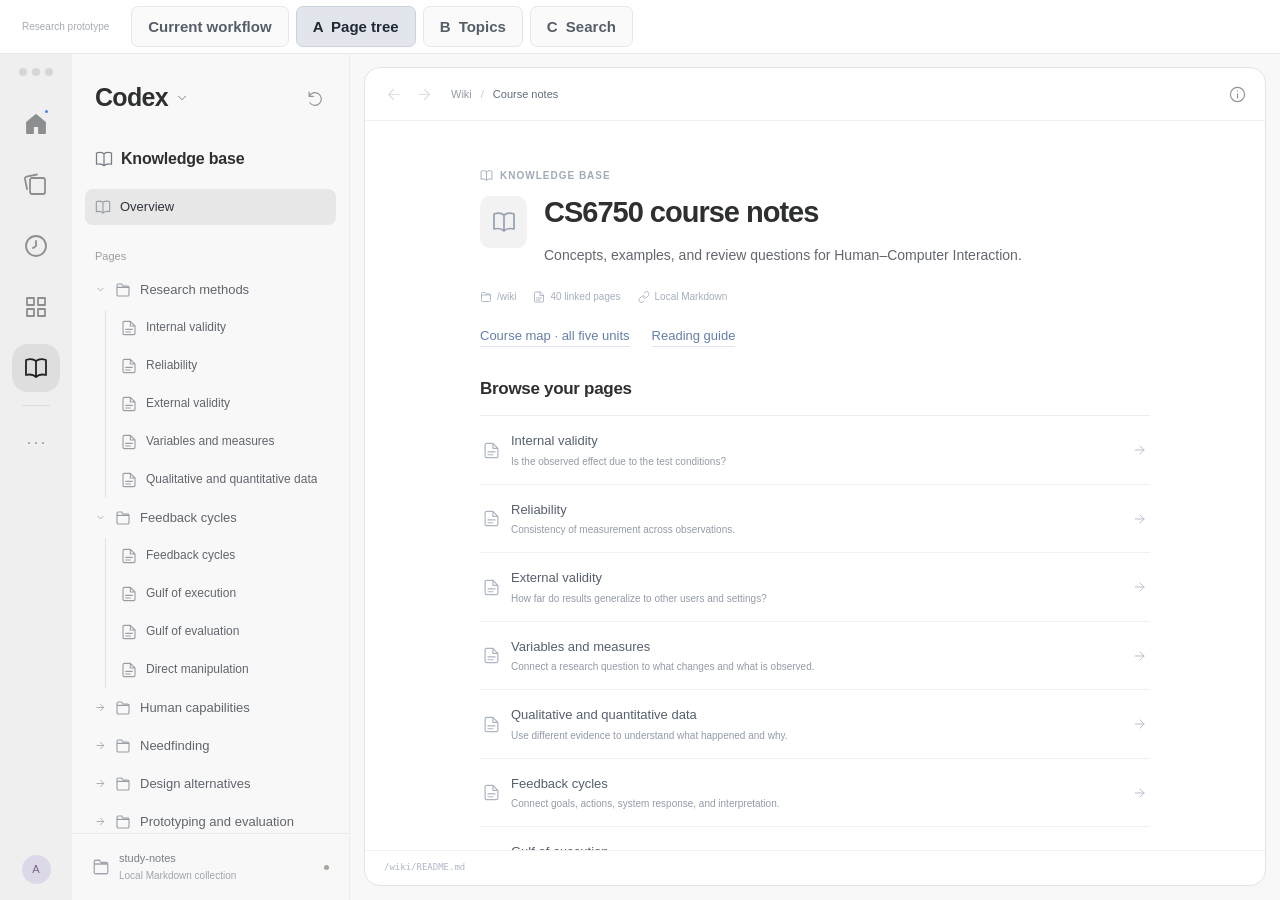
==== commit 8ccc1b49: "Emphasize view selector and expand course resources" ====
--- a/index.html
+++ b/index.html
@@ -1,5 +1,5 @@
 <!doctype html>
-<html lang="en"><head><meta charset="utf-8"><meta name="viewport" content="width=device-width,initial-scale=1"><meta name="description" content="CS6750 Individual Project: design alternatives for navigating linked course notes."><title>Research prototype</title><link rel="stylesheet" href="assets/style.css?v=20261019-baseline2"><script src="assets/content.js?v=20261019-baseline2" defer></script><script src="assets/app.js?v=20261019-baseline2" defer></script></head>
+<html lang="en"><head><meta charset="utf-8"><meta name="viewport" content="width=device-width,initial-scale=1"><meta name="description" content="CS6750 Individual Project: design alternatives for navigating linked course notes."><title>Research prototype</title><link rel="stylesheet" href="assets/style.css?v=20261019-course3"><script src="assets/content.js?v=20261019-course3" defer></script><script src="assets/app.js?v=20261019-course3" defer></script></head>
 <body>
 <header class="studybar"><div class="brand"><b>Research prototype</b></div><nav class="concepts" aria-label="Design alternatives"><a href="?mode=current" data-mode="current">Current workflow</a><a href="?mode=A" data-mode="A">A <span>Page tree</span></a><a href="?mode=B" data-mode="B">B <span>Topics</span></a><a href="?mode=C" data-mode="C">C <span>Search</span></a></nav></header>
 <div class="shell">
--- a/assets/style.css
+++ b/assets/style.css
@@ -31,3 +31,11 @@
 @media(min-width:1500px){.current-mode .workspace{grid-template-columns:minmax(440px,1fr) minmax(450px,42%)}.current-empty h1{font-size:28px}.current-mode .page-content h1{font-size:29px}.current-mode .page-content p,.current-mode .page-content li{font-size:15px}}
 @media(max-width:1050px){.current-mode .workspace{grid-template-columns:minmax(0,1fr) minmax(300px,50%)}.current-empty{padding:24px 12px}.current-empty h1{font-size:20px}.current-composer{margin:12px 10px 15px;padding-left:12px;padding-right:12px}.computer-label{display:none}.current-mode .page-content{padding:20px 18px 35px}.current-mode .page-content h1{font-size:23px}}
 @media(max-width:740px){.current-mode .workspace{grid-template-columns:minmax(0,1fr)}.current-mode .current-chat-pane{display:none}.current-file-closed .current-chat-pane{display:flex}.current-mode .document-panel{border-left:0}.current-mode .current-file-tab{height:44px}.current-mode .page-content{padding:25px 22px}.current-mode .current-empty h1{font-size:23px}}
+
+/* Emphasize the study choices while keeping the prototype label quiet. */
+.studybar{gap:22px}.brand b{font-size:10px;font-weight:400;color:#a7abb2}.concepts{gap:7px}.concepts a{font-size:15px;font-weight:600;color:#555d68;padding:10px 16px;line-height:1.3;border:1px solid #e5e7eb;background:#fafafa}.concepts a:hover{background:#eceff3;color:#252c36}.concepts a.active{background:#e2e6ec;color:#202833;border-color:#cbd2dd;box-shadow:0 1px 2px #00000006}.concepts a span{font-weight:600}.page-content li{font-size:14px;line-height:1.9;color:#747f8e}
+@media(max-width:1050px){.studybar{gap:12px}.concepts a{font-size:13px;padding:9px 12px}}
+@media(max-width:740px){.brand{display:none}.concepts{gap:4px}.concepts a{font-size:12px;padding:8px 10px}.concepts a span{display:inline}}
+@media(max-width:400px){.studybar{padding:6px}.concepts{gap:3px}.concepts a{font-size:11px;padding:8px 7px}.concepts a span{margin-left:2px}}
+
+.course-shortcuts{display:flex;flex-wrap:wrap;gap:12px 22px;font-size:13px;margin:-9px 0 25px}
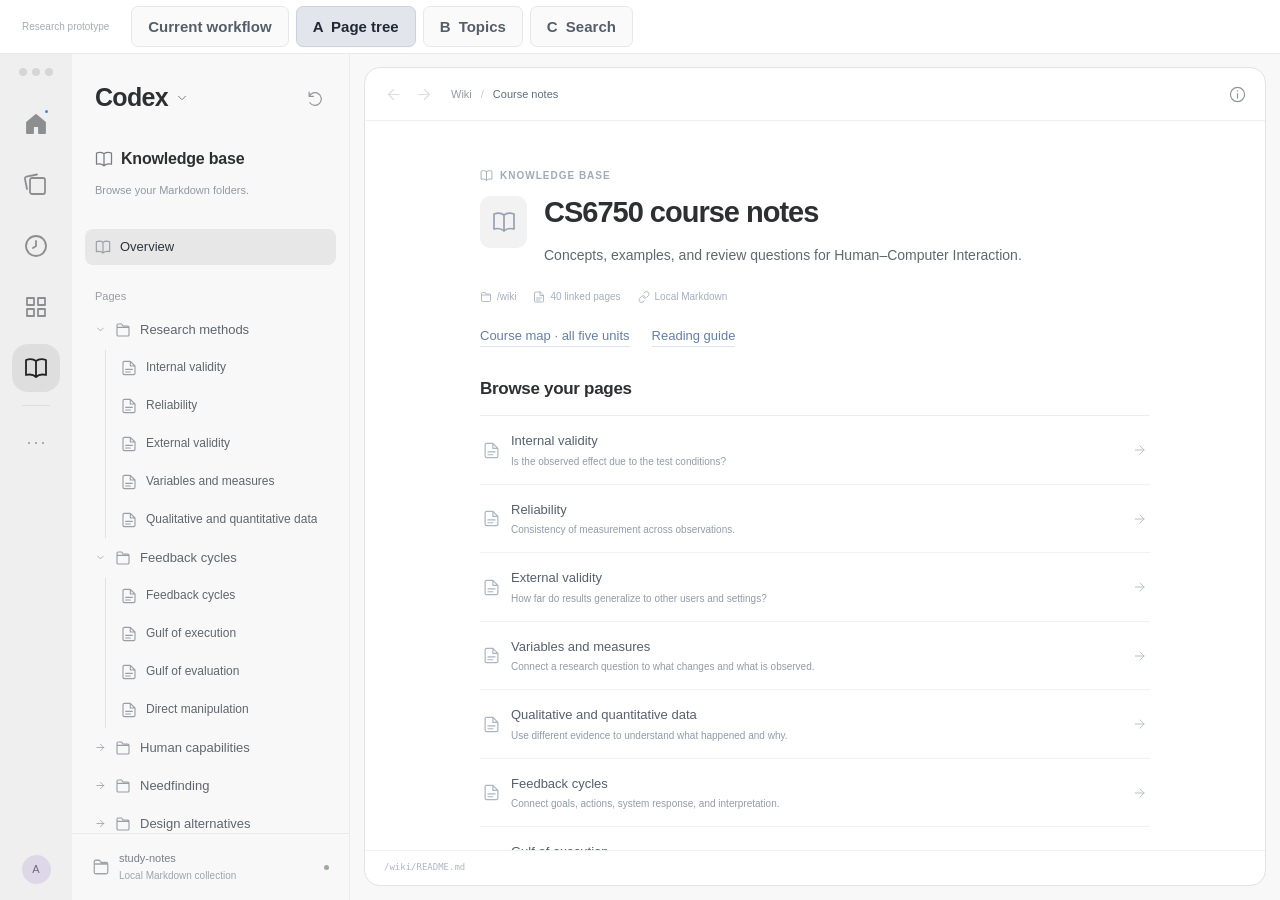
==== commit 987fe949: "Distinguish cross-folder topics and contextual search" ====
--- a/index.html
+++ b/index.html
@@ -1,5 +1,5 @@
 <!doctype html>
-<html lang="en"><head><meta charset="utf-8"><meta name="viewport" content="width=device-width,initial-scale=1"><meta name="description" content="CS6750 Individual Project: design alternatives for navigating linked course notes."><title>Research prototype</title><link rel="stylesheet" href="assets/style.css?v=20261019-course3"><script src="assets/content.js?v=20261019-course3" defer></script><script src="assets/app.js?v=20261019-course3" defer></script></head>
+<html lang="en"><head><meta charset="utf-8"><meta name="viewport" content="width=device-width,initial-scale=1"><meta name="description" content="CS6750 Individual Project: design alternatives for navigating linked course notes."><title>Research prototype</title><link rel="stylesheet" href="assets/style.css?v=20261019-topics4"><script src="assets/content.js?v=20261019-topics4" defer></script><script src="assets/app.js?v=20261019-topics4" defer></script></head>
 <body>
 <header class="studybar"><div class="brand"><b>Research prototype</b></div><nav class="concepts" aria-label="Design alternatives"><a href="?mode=current" data-mode="current">Current workflow</a><a href="?mode=A" data-mode="A">A <span>Page tree</span></a><a href="?mode=B" data-mode="B">B <span>Topics</span></a><a href="?mode=C" data-mode="C">C <span>Search</span></a></nav></header>
 <div class="shell">
--- a/assets/style.css
+++ b/assets/style.css
@@ -39,3 +39,8 @@
 @media(max-width:400px){.studybar{padding:6px}.concepts{gap:3px}.concepts a{font-size:11px;padding:8px 7px}.concepts a span{margin-left:2px}}
 
 .course-shortcuts{display:flex;flex-wrap:wrap;gap:12px 22px;font-size:13px;margin:-9px 0 25px}
+
+/* Cross-cutting topics and search with page context. */
+.sidebar-context{font-size:11px;line-height:1.55;color:#9299a3;margin:-5px 10px 13px}.topic-link{padding:7px 10px;min-height:38px}.topic-symbol{width:24px;height:24px;font-size:11px}.topic-link.topic-active{background:#e7e9ed}.topic-link.topic-active strong{color:#35465a}.topic-page-row{align-items:flex-start}.topic-page-row>span:last-child{white-space:normal}.topic-page-row strong{display:block;font-size:12px;font-weight:500}.topic-page-row small{display:block;font-size:10px;color:#929ba8;margin-top:3px}.topic-explanation{font-size:12px!important;color:#8e98a5!important}.page-topic-tags{display:flex;flex-wrap:wrap;align-items:center;gap:5px;margin:-13px 0 25px;font-size:10px;color:#9aa3b0}.page-topic-tags button{font-size:10px;color:#748297;background:#f0f2f5;border:1px solid #e6e9ee;padding:4px 7px;border-radius:5px}.page-topic-tags button:hover{background:#e5e9ef}.search-scope{display:flex;align-items:center;gap:8px;font-size:10px;color:#969eaa;margin:0 8px 14px}.search-scope select{font:inherit;font-size:11px;min-width:0;flex:1;border:1px solid #e3e6ea;border-radius:7px;padding:7px 8px;background:#fff;color:#6e7989}.search-field{margin-bottom:9px}.search-result{align-items:flex-start;padding:10px 9px;gap:8px}.search-result>svg{margin-top:2px;width:14px;height:14px}.search-result .search-result-copy{display:block;min-width:0;white-space:normal!important;overflow:visible!important}.search-result-copy strong{display:block;font-size:12px;line-height:1.45;font-weight:550;color:#596a80}.search-result-location{display:block;font-size:9px;line-height:1.5;color:#9aa4b1;margin:3px 0}.search-result-excerpt{display:-webkit-box;-webkit-line-clamp:2;-webkit-box-orient:vertical;overflow:hidden;font-size:10px;line-height:1.6;color:#8c98a8}.search-result mark{background:#edf0df;color:inherit;padding:0 1px;border-radius:2px}
+
+#sidebar-content>.sidebar-context{min-height:34px}
